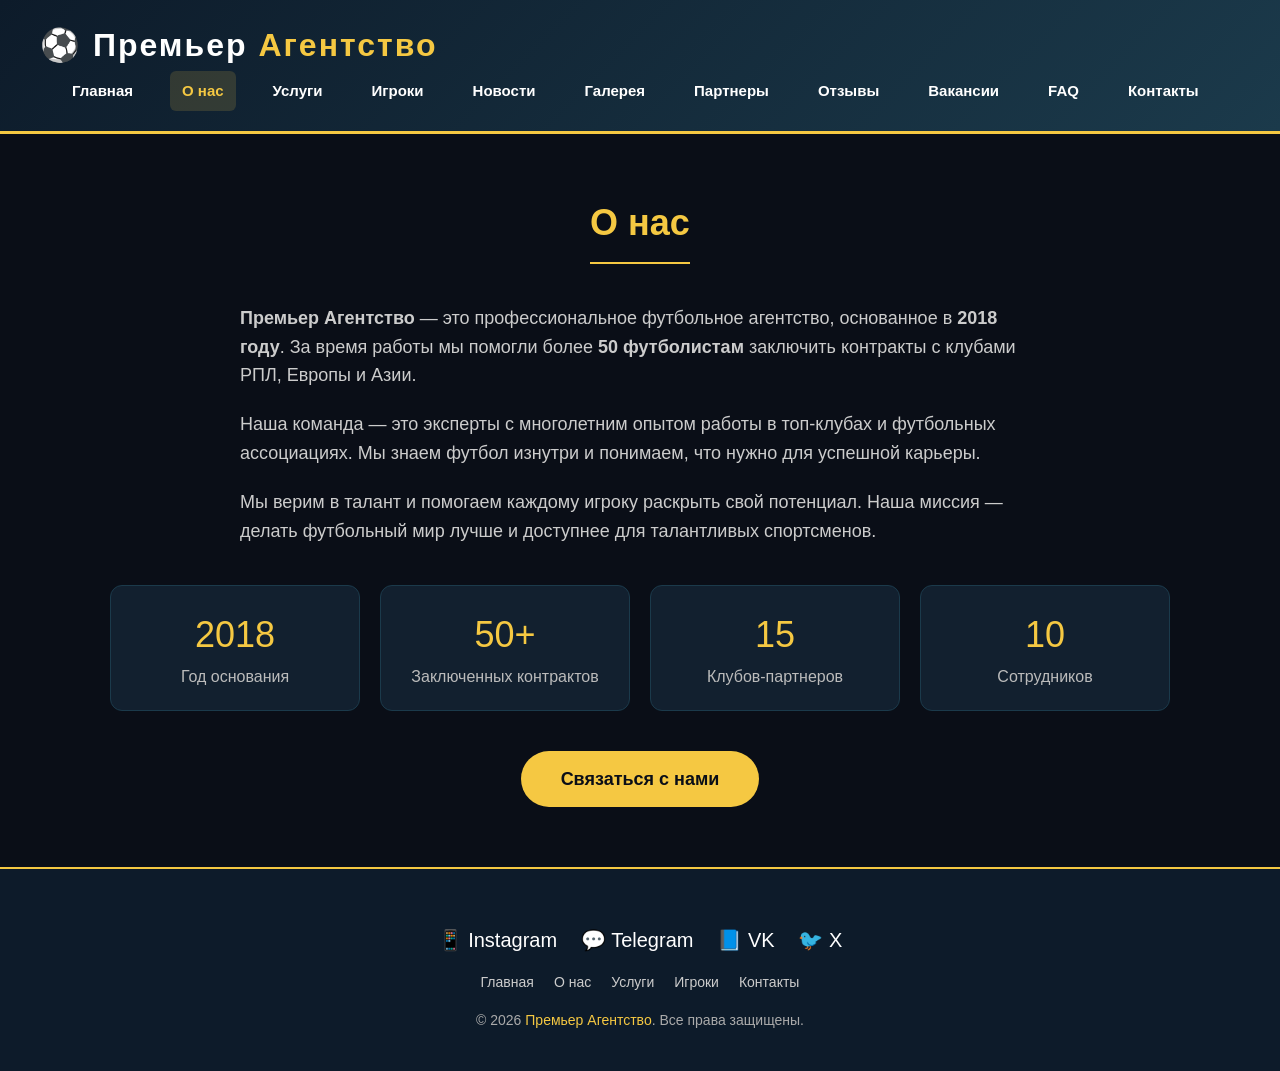
==== about.html @ 3d739ac5 "Add files via upload" ====
<!DOCTYPE html>
<html lang="ru">
<head>
    <meta charset="UTF-8">
    <meta name="viewport" content="width=device-width, initial-scale=1.0">
    <title>О нас | Премьер Агентство</title>
    <link rel="stylesheet" href="style.css">
</head>
<body>

    <header>
        <div class="logo">
            <a href="index.html">
                <h1>⚽ <span>Премьер</span> Агентство</h1>
            </a>
        </div>
        <nav>
            <a href="index.html">Главная</a>
            <a href="about.html" class="active">О нас</a>
            <a href="services.html">Услуги</a>
            <a href="players.html">Игроки</a>
            <a href="news.html">Новости</a>
            <a href="gallery.html">Галерея</a>
            <a href="partners.html">Партнеры</a>
            <a href="reviews.html">Отзывы</a>
            <a href="vacancies.html">Вакансии</a>
            <a href="faq.html">FAQ</a>
            <a href="contacts.html">Контакты</a>
        </nav>
    </header>

    <section>
        <div class="center">
            <h2 class="section-title">О нас</h2>
        </div>

        <div style="max-width:800px; margin:0 auto; color:#ccc; font-size:18px;">
            <p style="margin-bottom:20px;">
                <strong>Премьер Агентство</strong> — это профессиональное футбольное агентство, основанное в <strong>2018 году</strong>. 
                За время работы мы помогли более <strong>50 футболистам</strong> заключить контракты с клубами РПЛ, Европы и Азии.
            </p>
            <p style="margin-bottom:20px;">
                Наша команда — это эксперты с многолетним опытом работы в топ-клубах и футбольных ассоциациях. 
                Мы знаем футбол изнутри и понимаем, что нужно для успешной карьеры.
            </p>
            <p style="margin-bottom:20px;">
                Мы верим в талант и помогаем каждому игроку раскрыть свой потенциал. 
                Наша миссия — делать футбольный мир лучше и доступнее для талантливых спортсменов.
            </p>
        </div>

        <div style="display:grid; grid-template-columns:repeat(auto-fit,minmax(200px,1fr)); gap:20px; margin-top:40px;">
            <div style="background:#12202f; padding:20px; border-radius:12px; text-align:center; border:1px solid #1b3a4b;">
                <div style="font-size:36px; color:#f5c842;">2018</div>
                <p style="color:#bbb;">Год основания</p>
            </div>
            <div style="background:#12202f; padding:20px; border-radius:12px; text-align:center; border:1px solid #1b3a4b;">
                <div style="font-size:36px; color:#f5c842;">50+</div>
                <p style="color:#bbb;">Заключенных контрактов</p>
            </div>
            <div style="background:#12202f; padding:20px; border-radius:12px; text-align:center; border:1px solid #1b3a4b;">
                <div style="font-size:36px; color:#f5c842;">15</div>
                <p style="color:#bbb;">Клубов-партнеров</p>
            </div>
            <div style="background:#12202f; padding:20px; border-radius:12px; text-align:center; border:1px solid #1b3a4b;">
                <div style="font-size:36px; color:#f5c842;">10</div>
                <p style="color:#bbb;">Сотрудников</p>
            </div>
        </div>

        <div class="center" style="margin-top:40px;">
            <a href="contacts.html" class="btn">Связаться с нами</a>
        </div>
    </section>

    <footer>
        <div class="social-icons">
            <a href="#">📱 Instagram</a>
            <a href="#">💬 Telegram</a>
            <a href="#">📘 VK</a>
            <a href="#">🐦 X</a>
        </div>
        <div class="footer-links">
            <a href="index.html">Главная</a>
            <a href="about.html">О нас</a>
            <a href="services.html">Услуги</a>
            <a href="players.html">Игроки</a>
            <a href="contacts.html">Контакты</a>
        </div>
        <p>© 2026 <span>Премьер Агентство</span>. Все права защищены.</p>
    </footer>

</body>
</html>
---- style.css ----
/* ============================================
   ОБЩИЕ СТИЛИ ДЛЯ САЙТА "ПРЕМЬЕР АГЕНТСТВО"
   ============================================ */

/* ----- ОБНУЛЕНИЕ ----- */
* {
    margin: 0;
    padding: 0;
    box-sizing: border-box;
}

html {
    scroll-behavior: smooth;
}

body {
    font-family: 'Segoe UI', Tahoma, Geneva, Verdana, sans-serif;
    background: #0a0e17;
    color: #ffffff;
    line-height: 1.6;
}

/* ----- ШАПКА (ХЕДЕР) ----- */
header {
    background: linear-gradient(135deg, #0d1b2a, #1b3a4b);
    padding: 20px 40px;
    display: flex;
    justify-content: space-between;
    align-items: center;
    border-bottom: 3px solid #f5c842;
    flex-wrap: wrap;
    position: sticky;
    top: 0;
    z-index: 1000;
}

.logo h1 {
    font-size: 32px;
    color: #f5c842;
    letter-spacing: 2px;
}

.logo span {
    color: #ffffff;
}

.logo a {
    text-decoration: none;
}

/* ----- МЕНЮ НАВИГАЦИИ ----- */
nav {
    display: flex;
    flex-wrap: wrap;
    gap: 5px;
}

nav a {
    color: #ffffff;
    text-decoration: none;
    margin-left: 20px;
    font-weight: 600;
    font-size: 15px;
    transition: 0.3s;
    padding: 8px 12px;
    border-radius: 6px;
}

nav a:hover {
    color: #f5c842;
    background: rgba(245, 200, 66, 0.1);
}

nav a.active {
    color: #f5c842;
    background: rgba(245, 200, 66, 0.15);
}

/* ----- ГЛАВНЫЙ ЭКРАН (HERO) ----- */
.hero {
    background: linear-gradient(135deg, #0d1b2a, #1b3a4b);
    text-align: center;
    padding: 120px 20px 80px;
    position: relative;
    overflow: hidden;
}

.hero::before {
    content: '⚽';
    position: absolute;
    font-size: 400px;
    opacity: 0.05;
    right: -50px;
    top: -80px;
}

.hero h2 {
    font-size: 56px;
    color: #f5c842;
    margin-bottom: 10px;
}

.hero p {
    font-size: 22px;
    color: #cccccc;
    max-width: 700px;
    margin: 0 auto 30px;
}

/* ----- КНОПКИ ----- */
.btn {
    display: inline-block;
    background: #f5c842;
    color: #0a0e17;
    padding: 14px 40px;
    font-weight: 700;
    text-decoration: none;
    border-radius: 50px;
    font-size: 18px;
    transition: 0.3s;
    border: none;
    cursor: pointer;
}

.btn:hover {
    background: #ffd966;
    transform: scale(1.05);
    box-shadow: 0 0 30px rgba(245, 200, 66, 0.3);
}

.btn-outline {
    background: transparent;
    color: #f5c842;
    border: 2px solid #f5c842;
}

.btn-outline:hover {
    background: #f5c842;
    color: #0a0e17;
}

/* ----- СЕКЦИИ ----- */
section {
    max-width: 1100px;
    margin: 60px auto;
    padding: 0 20px;
}

.section-title {
    text-align: center;
    font-size: 36px;
    color: #f5c842;
    margin-bottom: 40px;
    border-bottom: 2px solid #f5c842;
    display: inline-block;
    padding-bottom: 10px;
}

.center {
    text-align: center;
}

/* ----- КАРТОЧКИ УСЛУГ ----- */
.services-grid {
    display: grid;
    grid-template-columns: repeat(auto-fit, minmax(250px, 1fr));
    gap: 30px;
    margin-top: 20px;
}

.service-card {
    background: #12202f;
    padding: 30px 20px;
    border-radius: 12px;
    text-align: center;
    transition: 0.4s;
    border: 1px solid #1b3a4b;
}

.service-card:hover {
    transform: translateY(-10px);
    border-color: #f5c842;
    box-shadow: 0 10px 30px rgba(245, 200, 66, 0.1);
}

.service-card .icon {
    font-size: 48px;
    margin-bottom: 15px;
}

.service-card h3 {
    color: #f5c842;
    font-size: 24px;
    margin-bottom: 10px;
}

.service-card p {
    color: #bbbbbb;
    font-size: 16px;
}

/* ----- КАРТОЧКИ ИГРОКОВ ----- */
.players-grid {
    display: grid;
    grid-template-columns: repeat(auto-fit, minmax(200px, 1fr));
    gap: 30px;
    margin-top: 20px;
}

.player-card {
    background: #12202f;
    padding: 25px 15px;
    border-radius: 12px;
    text-align: center;
    border: 1px solid #1b3a4b;
    transition: 0.4s;
    position: relative;
    overflow: hidden;
}

.player-card::before {
    content: '';
    position: absolute;
    top: 0;
    left: 0;
    right: 0;
    height: 3px;
    background: #f5c842;
    transform: scaleX(0);
    transition: 0.4s;
}

.player-card:hover::before {
    transform: scaleX(1);
}

.player-card:hover {
    border-color: #f5c842;
    transform: scale(1.03);
}

.player-card .number {
    font-size: 48px;
    font-weight: 700;
    color: #f5c842;
    opacity: 0.3;
    line-height: 1;
}

.player-card .flag {
    font-size: 30px;
    margin: 5px 0;
}

.player-card h4 {
    font-size: 20px;
    margin: 5px 0;
    color: #ffffff;
}

.player-card p {
    color: #aaaaaa;
    font-size: 14px;
}

/* ----- КОНТАКТЫ ----- */
.contacts {
    background: #12202f;
    padding: 40px 30px;
    border-radius: 12px;
    display: flex;
    flex-wrap: wrap;
    justify-content: space-around;
    gap: 30px;
    border: 1px solid #1b3a4b;
}

.contact-item {
    text-align: center;
    min-width: 150px;
}

.contact-item .icon {
    font-size: 32px;
    margin-bottom: 10px;
}

.contact-item h4 {
    color: #f5c842;
    font-size: 18px;
}

.contact-item p {
    color: #cccccc;
    font-size: 16px;
}

.contact-item a {
    color: #f5c842;
    text-decoration: none;
}

.contact-item a:hover {
    text-decoration: underline;
}

/* ----- НОВОСТИ ----- */
.news-grid {
    display: grid;
    grid-template-columns: repeat(auto-fit, minmax(300px, 1fr));
    gap: 30px;
}

.news-card {
    background: #12202f;
    padding: 25px;
    border-radius: 12px;
    border: 1px solid #1b3a4b;
    transition: 0.4s;
}

.news-card:hover {
    border-color: #f5c842;
    transform: translateY(-5px);
}

.news-card .date {
    color: #f5c842;
    font-size: 14px;
    font-weight: 600;
}

.news-card h4 {
    font-size: 20px;
    margin: 10px 0;
    color: #ffffff;
}

.news-card p {
    color: #bbbbbb;
    font-size: 15px;
}

/* ----- ГАЛЕРЕЯ ----- */
.gallery-grid {
    display: grid;
    grid-template-columns: repeat(auto-fit, minmax(200px, 1fr));
    gap: 20px;
}

.gallery-item {
    background: #12202f;
    padding: 40px 20px;
    border-radius: 12px;
    text-align: center;
    border: 1px solid #1b3a4b;
    transition: 0.4s;
    font-size: 60px;
    min-height: 150px;
    display: flex;
    flex-direction: column;
    align-items: center;
    justify-content: center;
}

.gallery-item:hover {
    border-color: #f5c842;
    transform: scale(1.05);
}

.gallery-item span {
    font-size: 14px;
    color: #aaaaaa;
    margin-top: 10px;
}

/* ----- ПАРТНЕРЫ ----- */
.partners-grid {
    display: grid;
    grid-template-columns: repeat(auto-fit, minmax(150px, 1fr));
    gap: 25px;
}

.partner-item {
    background: #12202f;
    padding: 30px 20px;
    border-radius: 12px;
    text-align: center;
    border: 1px solid #1b3a4b;
    transition: 0.4s;
    font-size: 20px;
    font-weight: 600;
    color: #f5c842;
}

.partner-item:hover {
    border-color: #f5c842;
    transform: scale(1.05);
}

/* ----- ОТЗЫВЫ ----- */
.reviews-grid {
    display: grid;
    grid-template-columns: repeat(auto-fit, minmax(280px, 1fr));
    gap: 30px;
}

.review-item {
    background: #12202f;
    padding: 25px;
    border-radius: 12px;
    border: 1px solid #1b3a4b;
    transition: 0.4s;
}

.review-item:hover {
    border-color: #f5c842;
}

.review-item .stars {
    color: #f5c842;
    font-size: 20px;
}

.review-item blockquote {
    font-style: italic;
    color: #cccccc;
    margin: 15px 0;
    padding-left: 15px;
    border-left: 3px solid #f5c842;
}

.review-item .author {
    color: #f5c842;
    font-weight: 600;
}

/* ----- ВАКАНСИИ ----- */
.vacancy-item {
    background: #12202f;
    padding: 25px 30px;
    border-radius: 12px;
    border: 1px solid #1b3a4b;
    margin-bottom: 20px;
    transition: 0.4s;
    display: flex;
    justify-content: space-between;
    align-items: center;
    flex-wrap: wrap;
}

.vacancy-item:hover {
    border-color: #f5c842;
}

.vacancy-item h4 {
    color: #f5c842;
    font-size: 20px;
}

.vacancy-item p {
    color: #bbbbbb;
}

.vacancy-item .tag {
    background: rgba(245, 200, 66, 0.15);
    color: #f5c842;
    padding: 5px 15px;
    border-radius: 20px;
    font-size: 13px;
}

/* ----- ВОПРОС-ОТВЕТ (FAQ) ----- */
.faq-item {
    background: #12202f;
    padding: 20px 25px;
    border-radius: 12px;
    border: 1px solid #1b3a4b;
    margin-bottom: 15px;
    transition: 0.4s;
}

.faq-item:hover {
    border-color: #f5c842;
}

.faq-item h4 {
    color: #f5c842;
    font-size: 18px;
    margin-bottom: 5px;
}

.faq-item p {
    color: #bbbbbb;
}

/* ----- ПОДВАЛ (ФУТЕР) ----- */
footer {
    background: #0d1b2a;
    text-align: center;
    padding: 40px 20px;
    border-top: 2px solid #f5c842;
    margin-top: 40px;
    color: #aaaaaa;
    font-size: 14px;
}

footer .footer-links {
    display: flex;
    justify-content: center;
    flex-wrap: wrap;
    gap: 20px;
    margin: 15px 0;
}

footer .footer-links a {
    color: #cccccc;
    text-decoration: none;
    transition: 0.3s;
}

footer .footer-links a:hover {
    color: #f5c842;
}

footer span {
    color: #f5c842;
}

footer .social-icons {
    margin: 15px 0;
}

footer .social-icons a {
    color: #ffffff;
    text-decoration: none;
    margin: 0 10px;
    font-size: 20px;
    transition: 0.3s;
}

footer .social-icons a:hover {
    color: #f5c842;
}

/* ----- АДАПТИВ ДЛЯ ТЕЛЕФОНОВ ----- */
@media (max-width: 768px) {
    header {
        flex-direction: column;
        text-align: center;
        gap: 15px;
        padding: 15px;
    }

    nav {
        justify-content: center;
    }

    nav a {
        margin: 0 8px;
        font-size: 13px;
        padding: 6px 10px;
    }

    .hero h2 {
        font-size: 34px;
    }

    .hero p {
        font-size: 18px;
    }

    .section-title {
        font-size: 28px;
    }

    .vacancy-item {
        flex-direction: column;
        text-align: center;
        gap: 10px;
    }

    .contacts {
        flex-direction: column;
        align-items: center;
    }
}
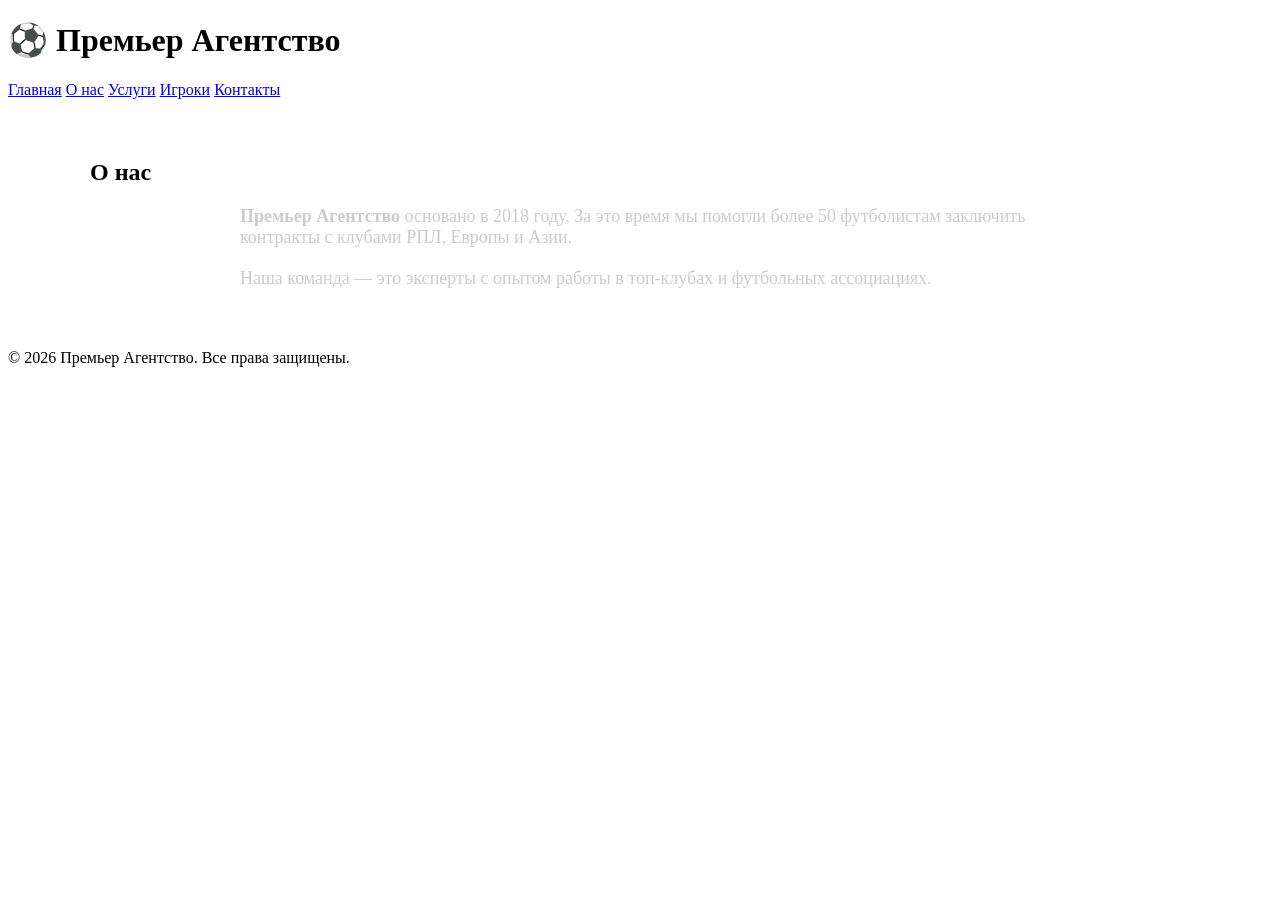
==== commit cfeeef85: "Update about.html" ====
--- a/about.html
+++ b/about.html
@@ -8,87 +8,37 @@
 </head>
 <body>
 
+    <!-- ШАПКА (одинаковая на всех страницах) -->
     <header>
         <div class="logo">
-            <a href="index.html">
-                <h1>⚽ <span>Премьер</span> Агентство</h1>
-            </a>
+            <h1>⚽ <span>Премьер</span> Агентство</h1>
         </div>
         <nav>
-            <a href="index.html">Главная</a>
-            <a href="about.html" class="active">О нас</a>
-            <a href="services.html">Услуги</a>
-            <a href="players.html">Игроки</a>
-            <a href="news.html">Новости</a>
-            <a href="gallery.html">Галерея</a>
-            <a href="partners.html">Партнеры</a>
-            <a href="reviews.html">Отзывы</a>
-            <a href="vacancies.html">Вакансии</a>
-            <a href="faq.html">FAQ</a>
-            <a href="contacts.html">Контакты</a>
-        </nav>
-    </header>
-
-    <section>
-        <div class="center">
-            <h2 class="section-title">О нас</h2>
-        </div>
-
-        <div style="max-width:800px; margin:0 auto; color:#ccc; font-size:18px;">
-            <p style="margin-bottom:20px;">
-                <strong>Премьер Агентство</strong> — это профессиональное футбольное агентство, основанное в <strong>2018 году</strong>. 
-                За время работы мы помогли более <strong>50 футболистам</strong> заключить контракты с клубами РПЛ, Европы и Азии.
-            </p>
-            <p style="margin-bottom:20px;">
-                Наша команда — это эксперты с многолетним опытом работы в топ-клубах и футбольных ассоциациях. 
-                Мы знаем футбол изнутри и понимаем, что нужно для успешной карьеры.
-            </p>
-            <p style="margin-bottom:20px;">
-                Мы верим в талант и помогаем каждому игроку раскрыть свой потенциал. 
-                Наша миссия — делать футбольный мир лучше и доступнее для талантливых спортсменов.
-            </p>
-        </div>
-
-        <div style="display:grid; grid-template-columns:repeat(auto-fit,minmax(200px,1fr)); gap:20px; margin-top:40px;">
-            <div style="background:#12202f; padding:20px; border-radius:12px; text-align:center; border:1px solid #1b3a4b;">
-                <div style="font-size:36px; color:#f5c842;">2018</div>
-                <p style="color:#bbb;">Год основания</p>
-            </div>
-            <div style="background:#12202f; padding:20px; border-radius:12px; text-align:center; border:1px solid #1b3a4b;">
-                <div style="font-size:36px; color:#f5c842;">50+</div>
-                <p style="color:#bbb;">Заключенных контрактов</p>
-            </div>
-            <div style="background:#12202f; padding:20px; border-radius:12px; text-align:center; border:1px solid #1b3a4b;">
-                <div style="font-size:36px; color:#f5c842;">15</div>
-                <p style="color:#bbb;">Клубов-партнеров</p>
-            </div>
-            <div style="background:#12202f; padding:20px; border-radius:12px; text-align:center; border:1px solid #1b3a4b;">
-                <div style="font-size:36px; color:#f5c842;">10</div>
-                <p style="color:#bbb;">Сотрудников</p>
-            </div>
-        </div>
-
-        <div class="center" style="margin-top:40px;">
-            <a href="contacts.html" class="btn">Связаться с нами</a>
-        </div>
-    </section>
-
-    <footer>
-        <div class="social-icons">
-            <a href="#">📱 Instagram</a>
-            <a href="#">💬 Telegram</a>
-            <a href="#">📘 VK</a>
-            <a href="#">🐦 X</a>
-        </div>
-        <div class="footer-links">
             <a href="index.html">Главная</a>
             <a href="about.html">О нас</a>
             <a href="services.html">Услуги</a>
             <a href="players.html">Игроки</a>
             <a href="contacts.html">Контакты</a>
+        </nav>
+    </header>
+
+    <!-- УНИКАЛЬНЫЙ КОНТЕНТ СТРАНИЦЫ -->
+    <section style="max-width:1100px; margin:60px auto; padding:0 20px;">
+        <div class="center">
+            <h2 class="section-title">О нас</h2>
         </div>
+        <p style="font-size:18px; color:#ccc; max-width:800px; margin:0 auto;">
+            <strong>Премьер Агентство</strong> основано в 2018 году. За это время мы помогли более 50 футболистам заключить контракты с клубами РПЛ, Европы и Азии.
+        </p>
+        <p style="font-size:18px; color:#ccc; max-width:800px; margin:20px auto;">
+            Наша команда — это эксперты с опытом работы в топ-клубах и футбольных ассоциациях.
+        </p>
+    </section>
+
+    <!-- ПОДВАЛ (одинаковый на всех страницах) -->
+    <footer>
         <p>© 2026 <span>Премьер Агентство</span>. Все права защищены.</p>
     </footer>
 
 </body>
-</html>+</html>
--- a/style.css
+++ b/style.css
@@ -1,587 +1,146 @@
-/* ============================================
-   ОБЩИЕ СТИЛИ ДЛЯ САЙТА "ПРЕМЬЕР АГЕНТСТВО"
-   ============================================ */
+/* ==========================================================================
+   ОПТИМИЗАЦИЯ UX/UI: КОНТРАСТ, СТРУКТУРА И ЧИТАЕМОСТЬ
+   ========================================================================== */
 
-/* ----- ОБНУЛЕНИЕ ----- */
-* {
-    margin: 0;
-    padding: 0;
-    box-sizing: border-box;
+/* Общие UI элементы */
+.ui-badge {
+    font-size: 0.75rem;
+    font-weight: 700;
+    text-transform: uppercase;
+    letter-spacing: 0.5px;
+    padding: 4px 10px;
+    border-radius: 4px;
+}
+.ui-badge.gold { background: rgba(212, 175, 55, 0.15); color: #fffb00; border: 1px solid var(--accent-gold); }
+.ui-badge.blue { background: rgba(34, 44, 72, 0.6); color: #a4b7f3; border: 1px solid #3b4d7c; }
+.ui-badge.VIP { background: rgba(255, 255, 255, 0.1); color: #fff; border: 1px solid #fff; }
+
+.ui-divider {
+    height: 1px;
+    background: linear-gradient(to right, var(--border-color), transparent);
+    margin: 15px 0;
 }
 
-html {
-    scroll-behavior: smooth;
+/* Переработка карточек Услуг */
+.service-panel {
+    display: flex;
+    flex-direction: column; /* Вертикальная иерархия считывается быстрее */
+    background: #11182c;   /* Сделали фон чуть светлее для контраста текста */
+    padding: 30px;
+    border-radius: 12px;
+    border: 1px solid #1f2a47;
 }
 
-body {
-    font-family: 'Segoe UI', Tahoma, Geneva, Verdana, sans-serif;
-    background: #0a0e17;
-    color: #ffffff;
-    line-height: 1.6;
-}
-
-/* ----- ШАПКА (ХЕДЕР) ----- */
-header {
-    background: linear-gradient(135deg, #0d1b2a, #1b3a4b);
-    padding: 20px 40px;
+.service-ui-header {
     display: flex;
     justify-content: space-between;
     align-items: center;
-    border-bottom: 3px solid #f5c842;
-    flex-wrap: wrap;
-    position: sticky;
-    top: 0;
-    z-index: 1000;
+    margin-bottom: 15px;
 }
 
-.logo h1 {
-    font-size: 32px;
-    color: #f5c842;
-    letter-spacing: 2px;
+.service-desc {
+    color: #ffffff; /* Повысили контраст (был muted) */
+    font-size: 1rem;
+    margin-bottom: 15px;
 }
 
-.logo span {
-    color: #ffffff;
+.service-features-list {
+    display: flex;
+    flex-direction: column;
+    gap: 8px;
 }
 
-.logo a {
-    text-decoration: none;
+.service-features-list li {
+    color: #cbd5e1; /* Светлый читаемый текст */
+    padding-left: 0;
+}
+.service-features-list li span {
+    color: var(--accent-gold);
+    margin-right: 5px;
 }
 
-/* ----- МЕНЮ НАВИГАЦИИ ----- */
-nav {
+/* Переработка карточек Вакансий (Двухколоночный UX-layout) */
+.job-card-ui {
+    background: #11182c;
+    border: 1px solid #1f2a47;
+    border-radius: 12px;
+    padding: 30px;
     display: flex;
-    flex-wrap: wrap;
-    gap: 5px;
+    flex-direction: column;
+    gap: 20px;
 }
 
-nav a {
-    color: #ffffff;
-    text-decoration: none;
-    margin-left: 20px;
-    font-weight: 600;
-    font-size: 15px;
-    transition: 0.3s;
-    padding: 8px 12px;
-    border-radius: 6px;
+.job-ui-top {
+    display: flex;
+    justify-content: space-between;
+    align-items: center;
+    border-bottom: 1px solid #1f2a47;
+    padding-bottom: 15px;
 }
 
-nav a:hover {
-    color: #f5c842;
-    background: rgba(245, 200, 66, 0.1);
+.job-ui-title {
+    font-size: 1.3rem;
+    color: #fff;
 }
 
-nav a.active {
-    color: #f5c842;
-    background: rgba(245, 200, 66, 0.15);
+.job-tags-group {
+    display: flex;
+    gap: 10px;
 }
 
-/* ----- ГЛАВНЫЙ ЭКРАН (HERO) ----- */
-.hero {
-    background: linear-gradient(135deg, #0d1b2a, #1b3a4b);
-    text-align: center;
-    padding: 120px 20px 80px;
-    position: relative;
-    overflow: hidden;
+.tag-ui {
+    background: #1e2943;
+    color: #94a3b8;
+    font-size: 0.8rem;
+    font-weight: 600;
+    padding: 6px 12px;
+    border-radius: 6px;
+    display: flex;
+    align-items: center;
+    gap: 6px;
 }
 
-.hero::before {
-    content: '⚽';
-    position: absolute;
-    font-size: 400px;
-    opacity: 0.05;
-    right: -50px;
-    top: -80px;
+.tag-ui.text-gold {
+    color: var(--accent-gold);
+    background: rgba(212, 175, 55, 0.05);
+    border: 1px solid rgba(212, 175, 55, 0.15);
 }
 
-.hero h2 {
-    font-size: 56px;
-    color: #f5c842;
+.job-ui-content {
+    display: grid;
+    grid-template-columns: 1fr 1fr; /* Разделение на две понятные колонки */
+    gap: 30px;
+}
+
+.job-column h5 {
+    color: var(--accent-gold);
+    font-size: 0.85rem;
+    text-transform: uppercase;
+    letter-spacing: 0.5px;
     margin-bottom: 10px;
 }
 
-.hero p {
-    font-size: 22px;
-    color: #cccccc;
-    max-width: 700px;
-    margin: 0 auto 30px;
+.job-column ul {
+    list-style: none;
+    display: flex;
+    flex-direction: column;
+    gap: 6px;
+    color: #cbd5e1;
+    font-size: 0.95rem;
 }
 
-/* ----- КНОПКИ ----- */
-.btn {
-    display: inline-block;
-    background: #f5c842;
-    color: #0a0e17;
-    padding: 14px 40px;
-    font-weight: 700;
-    text-decoration: none;
-    border-radius: 50px;
-    font-size: 18px;
-    transition: 0.3s;
-    border: none;
-    cursor: pointer;
+/* Мобильная адаптация для измененного UX */
+@media (max-width: 768px) {
+    .job-ui-top {
+        flex-direction: column;
+        align-items: flex-start;
+        gap: 12px;
+    }
+    .job-tags-group {
+        flex-wrap: wrap;
+    }
+    .job-ui-content {
+        grid-template-columns: 1fr; /* На мобилках колонки схлопываются в одну линию */
+        gap: 15px;
+    }
 }
-
-.btn:hover {
-    background: #ffd966;
-    transform: scale(1.05);
-    box-shadow: 0 0 30px rgba(245, 200, 66, 0.3);
-}
-
-.btn-outline {
-    background: transparent;
-    color: #f5c842;
-    border: 2px solid #f5c842;
-}
-
-.btn-outline:hover {
-    background: #f5c842;
-    color: #0a0e17;
-}
-
-/* ----- СЕКЦИИ ----- */
-section {
-    max-width: 1100px;
-    margin: 60px auto;
-    padding: 0 20px;
-}
-
-.section-title {
-    text-align: center;
-    font-size: 36px;
-    color: #f5c842;
-    margin-bottom: 40px;
-    border-bottom: 2px solid #f5c842;
-    display: inline-block;
-    padding-bottom: 10px;
-}
-
-.center {
-    text-align: center;
-}
-
-/* ----- КАРТОЧКИ УСЛУГ ----- */
-.services-grid {
-    display: grid;
-    grid-template-columns: repeat(auto-fit, minmax(250px, 1fr));
-    gap: 30px;
-    margin-top: 20px;
-}
-
-.service-card {
-    background: #12202f;
-    padding: 30px 20px;
-    border-radius: 12px;
-    text-align: center;
-    transition: 0.4s;
-    border: 1px solid #1b3a4b;
-}
-
-.service-card:hover {
-    transform: translateY(-10px);
-    border-color: #f5c842;
-    box-shadow: 0 10px 30px rgba(245, 200, 66, 0.1);
-}
-
-.service-card .icon {
-    font-size: 48px;
-    margin-bottom: 15px;
-}
-
-.service-card h3 {
-    color: #f5c842;
-    font-size: 24px;
-    margin-bottom: 10px;
-}
-
-.service-card p {
-    color: #bbbbbb;
-    font-size: 16px;
-}
-
-/* ----- КАРТОЧКИ ИГРОКОВ ----- */
-.players-grid {
-    display: grid;
-    grid-template-columns: repeat(auto-fit, minmax(200px, 1fr));
-    gap: 30px;
-    margin-top: 20px;
-}
-
-.player-card {
-    background: #12202f;
-    padding: 25px 15px;
-    border-radius: 12px;
-    text-align: center;
-    border: 1px solid #1b3a4b;
-    transition: 0.4s;
-    position: relative;
-    overflow: hidden;
-}
-
-.player-card::before {
-    content: '';
-    position: absolute;
-    top: 0;
-    left: 0;
-    right: 0;
-    height: 3px;
-    background: #f5c842;
-    transform: scaleX(0);
-    transition: 0.4s;
-}
-
-.player-card:hover::before {
-    transform: scaleX(1);
-}
-
-.player-card:hover {
-    border-color: #f5c842;
-    transform: scale(1.03);
-}
-
-.player-card .number {
-    font-size: 48px;
-    font-weight: 700;
-    color: #f5c842;
-    opacity: 0.3;
-    line-height: 1;
-}
-
-.player-card .flag {
-    font-size: 30px;
-    margin: 5px 0;
-}
-
-.player-card h4 {
-    font-size: 20px;
-    margin: 5px 0;
-    color: #ffffff;
-}
-
-.player-card p {
-    color: #aaaaaa;
-    font-size: 14px;
-}
-
-/* ----- КОНТАКТЫ ----- */
-.contacts {
-    background: #12202f;
-    padding: 40px 30px;
-    border-radius: 12px;
-    display: flex;
-    flex-wrap: wrap;
-    justify-content: space-around;
-    gap: 30px;
-    border: 1px solid #1b3a4b;
-}
-
-.contact-item {
-    text-align: center;
-    min-width: 150px;
-}
-
-.contact-item .icon {
-    font-size: 32px;
-    margin-bottom: 10px;
-}
-
-.contact-item h4 {
-    color: #f5c842;
-    font-size: 18px;
-}
-
-.contact-item p {
-    color: #cccccc;
-    font-size: 16px;
-}
-
-.contact-item a {
-    color: #f5c842;
-    text-decoration: none;
-}
-
-.contact-item a:hover {
-    text-decoration: underline;
-}
-
-/* ----- НОВОСТИ ----- */
-.news-grid {
-    display: grid;
-    grid-template-columns: repeat(auto-fit, minmax(300px, 1fr));
-    gap: 30px;
-}
-
-.news-card {
-    background: #12202f;
-    padding: 25px;
-    border-radius: 12px;
-    border: 1px solid #1b3a4b;
-    transition: 0.4s;
-}
-
-.news-card:hover {
-    border-color: #f5c842;
-    transform: translateY(-5px);
-}
-
-.news-card .date {
-    color: #f5c842;
-    font-size: 14px;
-    font-weight: 600;
-}
-
-.news-card h4 {
-    font-size: 20px;
-    margin: 10px 0;
-    color: #ffffff;
-}
-
-.news-card p {
-    color: #bbbbbb;
-    font-size: 15px;
-}
-
-/* ----- ГАЛЕРЕЯ ----- */
-.gallery-grid {
-    display: grid;
-    grid-template-columns: repeat(auto-fit, minmax(200px, 1fr));
-    gap: 20px;
-}
-
-.gallery-item {
-    background: #12202f;
-    padding: 40px 20px;
-    border-radius: 12px;
-    text-align: center;
-    border: 1px solid #1b3a4b;
-    transition: 0.4s;
-    font-size: 60px;
-    min-height: 150px;
-    display: flex;
-    flex-direction: column;
-    align-items: center;
-    justify-content: center;
-}
-
-.gallery-item:hover {
-    border-color: #f5c842;
-    transform: scale(1.05);
-}
-
-.gallery-item span {
-    font-size: 14px;
-    color: #aaaaaa;
-    margin-top: 10px;
-}
-
-/* ----- ПАРТНЕРЫ ----- */
-.partners-grid {
-    display: grid;
-    grid-template-columns: repeat(auto-fit, minmax(150px, 1fr));
-    gap: 25px;
-}
-
-.partner-item {
-    background: #12202f;
-    padding: 30px 20px;
-    border-radius: 12px;
-    text-align: center;
-    border: 1px solid #1b3a4b;
-    transition: 0.4s;
-    font-size: 20px;
-    font-weight: 600;
-    color: #f5c842;
-}
-
-.partner-item:hover {
-    border-color: #f5c842;
-    transform: scale(1.05);
-}
-
-/* ----- ОТЗЫВЫ ----- */
-.reviews-grid {
-    display: grid;
-    grid-template-columns: repeat(auto-fit, minmax(280px, 1fr));
-    gap: 30px;
-}
-
-.review-item {
-    background: #12202f;
-    padding: 25px;
-    border-radius: 12px;
-    border: 1px solid #1b3a4b;
-    transition: 0.4s;
-}
-
-.review-item:hover {
-    border-color: #f5c842;
-}
-
-.review-item .stars {
-    color: #f5c842;
-    font-size: 20px;
-}
-
-.review-item blockquote {
-    font-style: italic;
-    color: #cccccc;
-    margin: 15px 0;
-    padding-left: 15px;
-    border-left: 3px solid #f5c842;
-}
-
-.review-item .author {
-    color: #f5c842;
-    font-weight: 600;
-}
-
-/* ----- ВАКАНСИИ ----- */
-.vacancy-item {
-    background: #12202f;
-    padding: 25px 30px;
-    border-radius: 12px;
-    border: 1px solid #1b3a4b;
-    margin-bottom: 20px;
-    transition: 0.4s;
-    display: flex;
-    justify-content: space-between;
-    align-items: center;
-    flex-wrap: wrap;
-}
-
-.vacancy-item:hover {
-    border-color: #f5c842;
-}
-
-.vacancy-item h4 {
-    color: #f5c842;
-    font-size: 20px;
-}
-
-.vacancy-item p {
-    color: #bbbbbb;
-}
-
-.vacancy-item .tag {
-    background: rgba(245, 200, 66, 0.15);
-    color: #f5c842;
-    padding: 5px 15px;
-    border-radius: 20px;
-    font-size: 13px;
-}
-
-/* ----- ВОПРОС-ОТВЕТ (FAQ) ----- */
-.faq-item {
-    background: #12202f;
-    padding: 20px 25px;
-    border-radius: 12px;
-    border: 1px solid #1b3a4b;
-    margin-bottom: 15px;
-    transition: 0.4s;
-}
-
-.faq-item:hover {
-    border-color: #f5c842;
-}
-
-.faq-item h4 {
-    color: #f5c842;
-    font-size: 18px;
-    margin-bottom: 5px;
-}
-
-.faq-item p {
-    color: #bbbbbb;
-}
-
-/* ----- ПОДВАЛ (ФУТЕР) ----- */
-footer {
-    background: #0d1b2a;
-    text-align: center;
-    padding: 40px 20px;
-    border-top: 2px solid #f5c842;
-    margin-top: 40px;
-    color: #aaaaaa;
-    font-size: 14px;
-}
-
-footer .footer-links {
-    display: flex;
-    justify-content: center;
-    flex-wrap: wrap;
-    gap: 20px;
-    margin: 15px 0;
-}
-
-footer .footer-links a {
-    color: #cccccc;
-    text-decoration: none;
-    transition: 0.3s;
-}
-
-footer .footer-links a:hover {
-    color: #f5c842;
-}
-
-footer span {
-    color: #f5c842;
-}
-
-footer .social-icons {
-    margin: 15px 0;
-}
-
-footer .social-icons a {
-    color: #ffffff;
-    text-decoration: none;
-    margin: 0 10px;
-    font-size: 20px;
-    transition: 0.3s;
-}
-
-footer .social-icons a:hover {
-    color: #f5c842;
-}
-
-/* ----- АДАПТИВ ДЛЯ ТЕЛЕФОНОВ ----- */
-@media (max-width: 768px) {
-    header {
-        flex-direction: column;
-        text-align: center;
-        gap: 15px;
-        padding: 15px;
-    }
-
-    nav {
-        justify-content: center;
-    }
-
-    nav a {
-        margin: 0 8px;
-        font-size: 13px;
-        padding: 6px 10px;
-    }
-
-    .hero h2 {
-        font-size: 34px;
-    }
-
-    .hero p {
-        font-size: 18px;
-    }
-
-    .section-title {
-        font-size: 28px;
-    }
-
-    .vacancy-item {
-        flex-direction: column;
-        text-align: center;
-        gap: 10px;
-    }
-
-    .contacts {
-        flex-direction: column;
-        align-items: center;
-    }
-}
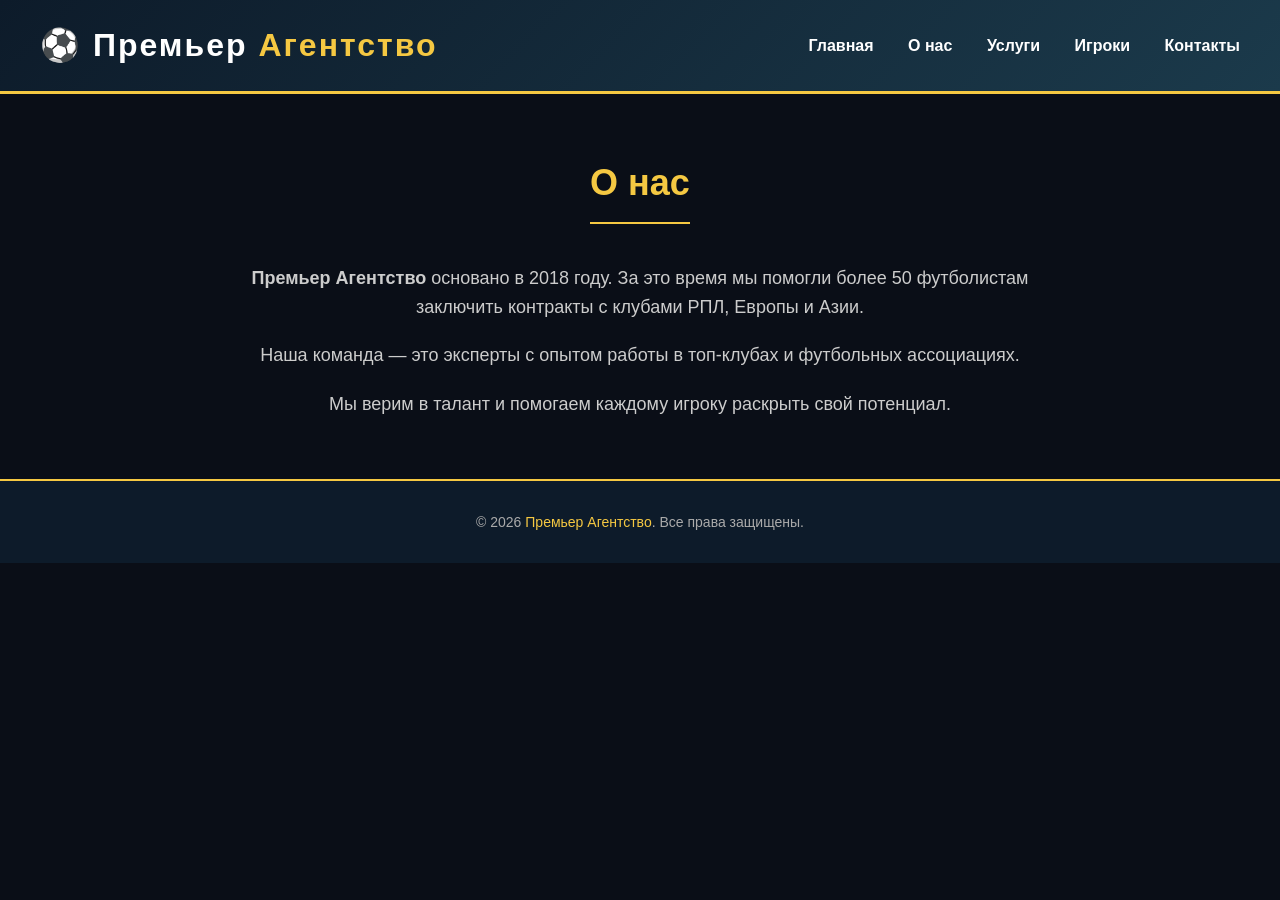
==== commit fd34162b: "Update about.html" ====
--- a/about.html
+++ b/about.html
@@ -8,7 +8,7 @@
 </head>
 <body>
 
-    <!-- ШАПКА (одинаковая на всех страницах) -->
+    <!-- ШАПКА -->
     <header>
         <div class="logo">
             <h1>⚽ <span>Премьер</span> Агентство</h1>
@@ -22,20 +22,23 @@
         </nav>
     </header>
 
-    <!-- УНИКАЛЬНЫЙ КОНТЕНТ СТРАНИЦЫ -->
-    <section style="max-width:1100px; margin:60px auto; padding:0 20px;">
+    <!-- КОНТЕНТ СТРАНИЦЫ "О НАС" -->
+    <section>
         <div class="center">
             <h2 class="section-title">О нас</h2>
         </div>
-        <p style="font-size:18px; color:#ccc; max-width:800px; margin:0 auto;">
+        <p style="font-size:18px; color:#ccc; max-width:800px; margin:0 auto; text-align:center;">
             <strong>Премьер Агентство</strong> основано в 2018 году. За это время мы помогли более 50 футболистам заключить контракты с клубами РПЛ, Европы и Азии.
         </p>
-        <p style="font-size:18px; color:#ccc; max-width:800px; margin:20px auto;">
+        <p style="font-size:18px; color:#ccc; max-width:800px; margin:20px auto; text-align:center;">
             Наша команда — это эксперты с опытом работы в топ-клубах и футбольных ассоциациях.
+        </p>
+        <p style="font-size:18px; color:#ccc; max-width:800px; margin:20px auto; text-align:center;">
+            Мы верим в талант и помогаем каждому игроку раскрыть свой потенциал.
         </p>
     </section>
 
-    <!-- ПОДВАЛ (одинаковый на всех страницах) -->
+    <!-- ПОДВАЛ -->
     <footer>
         <p>© 2026 <span>Премьер Агентство</span>. Все права защищены.</p>
     </footer>
--- a/style.css
+++ b/style.css
@@ -1,146 +1,250 @@
-/* ==========================================================================
-   ОПТИМИЗАЦИЯ UX/UI: КОНТРАСТ, СТРУКТУРА И ЧИТАЕМОСТЬ
-   ========================================================================== */
-
-/* Общие UI элементы */
-.ui-badge {
-    font-size: 0.75rem;
-    font-weight: 700;
-    text-transform: uppercase;
-    letter-spacing: 0.5px;
-    padding: 4px 10px;
-    border-radius: 4px;
-}
-.ui-badge.gold { background: rgba(212, 175, 55, 0.15); color: #fffb00; border: 1px solid var(--accent-gold); }
-.ui-badge.blue { background: rgba(34, 44, 72, 0.6); color: #a4b7f3; border: 1px solid #3b4d7c; }
-.ui-badge.VIP { background: rgba(255, 255, 255, 0.1); color: #fff; border: 1px solid #fff; }
-
-.ui-divider {
-    height: 1px;
-    background: linear-gradient(to right, var(--border-color), transparent);
-    margin: 15px 0;
-}
-
-/* Переработка карточек Услуг */
-.service-panel {
-    display: flex;
-    flex-direction: column; /* Вертикальная иерархия считывается быстрее */
-    background: #11182c;   /* Сделали фон чуть светлее для контраста текста */
-    padding: 30px;
-    border-radius: 12px;
-    border: 1px solid #1f2a47;
-}
-
-.service-ui-header {
+/* style.css — общие стили для всех страниц */
+
+* {
+    margin: 0;
+    padding: 0;
+    box-sizing: border-box;
+}
+
+body {
+    font-family: 'Segoe UI', Arial, sans-serif;
+    background: #0a0e17;
+    color: #fff;
+    line-height: 1.6;
+}
+
+html {
+    scroll-behavior: smooth;
+}
+
+header {
+    background: linear-gradient(135deg, #0d1b2a, #1b3a4b);
+    padding: 20px 40px;
     display: flex;
     justify-content: space-between;
     align-items: center;
-    margin-bottom: 15px;
-}
-
-.service-desc {
-    color: #ffffff; /* Повысили контраст (был muted) */
-    font-size: 1rem;
-    margin-bottom: 15px;
-}
-
-.service-features-list {
+    border-bottom: 3px solid #f5c842;
+    flex-wrap: wrap;
+}
+
+.logo h1 {
+    font-size: 32px;
+    color: #f5c842;
+    letter-spacing: 2px;
+}
+
+.logo span {
+    color: #fff;
+}
+
+nav a {
+    color: #fff;
+    text-decoration: none;
+    margin-left: 30px;
+    font-weight: 600;
+    transition: 0.3s;
+    font-size: 16px;
+}
+
+nav a:hover {
+    color: #f5c842;
+}
+
+.hero {
+    background: linear-gradient(135deg, #0d1b2a, #1b3a4b);
+    text-align: center;
+    padding: 100px 20px 80px;
+}
+
+.hero h2 {
+    font-size: 56px;
+    color: #f5c842;
+    margin-bottom: 10px;
+}
+
+.hero p {
+    font-size: 22px;
+    color: #ccc;
+    max-width: 700px;
+    margin: 0 auto 30px;
+}
+
+.btn {
+    display: inline-block;
+    background: #f5c842;
+    color: #0a0e17;
+    padding: 14px 40px;
+    font-weight: 700;
+    text-decoration: none;
+    border-radius: 50px;
+    font-size: 18px;
+    transition: 0.3s;
+}
+
+.btn:hover {
+    background: #ffd966;
+    transform: scale(1.05);
+}
+
+section {
+    max-width: 1100px;
+    margin: 60px auto;
+    padding: 0 20px;
+}
+
+.section-title {
+    text-align: center;
+    font-size: 36px;
+    color: #f5c842;
+    margin-bottom: 40px;
+    border-bottom: 2px solid #f5c842;
+    display: inline-block;
+    padding-bottom: 10px;
+}
+
+.center {
+    text-align: center;
+}
+
+.services-grid {
+    display: grid;
+    grid-template-columns: repeat(auto-fit, minmax(250px, 1fr));
+    gap: 30px;
+    margin-top: 20px;
+}
+
+.service-card {
+    background: #12202f;
+    padding: 30px 20px;
+    border-radius: 12px;
+    text-align: center;
+    transition: 0.3s;
+    border: 1px solid #1b3a4b;
+}
+
+.service-card:hover {
+    transform: translateY(-10px);
+    border-color: #f5c842;
+    box-shadow: 0 10px 30px rgba(245, 200, 66, 0.1);
+}
+
+.service-card h3 {
+    color: #f5c842;
+    font-size: 24px;
+    margin-bottom: 10px;
+}
+
+.service-card p {
+    color: #bbb;
+    font-size: 16px;
+}
+
+.players-grid {
+    display: grid;
+    grid-template-columns: repeat(auto-fit, minmax(200px, 1fr));
+    gap: 30px;
+    margin-top: 20px;
+}
+
+.player-card {
+    background: #12202f;
+    padding: 25px 15px;
+    border-radius: 12px;
+    text-align: center;
+    border: 1px solid #1b3a4b;
+    transition: 0.3s;
+}
+
+.player-card:hover {
+    border-color: #f5c842;
+    transform: scale(1.03);
+}
+
+.player-card .number {
+    font-size: 48px;
+    font-weight: 700;
+    color: #f5c842;
+    opacity: 0.3;
+    line-height: 1;
+}
+
+.player-card h4 {
+    font-size: 20px;
+    margin: 5px 0;
+    color: #fff;
+}
+
+.player-card p {
+    color: #aaa;
+    font-size: 14px;
+}
+
+.contacts {
+    background: #12202f;
+    padding: 40px 30px;
+    border-radius: 12px;
     display: flex;
-    flex-direction: column;
-    gap: 8px;
-}
-
-.service-features-list li {
-    color: #cbd5e1; /* Светлый читаемый текст */
-    padding-left: 0;
-}
-.service-features-list li span {
-    color: var(--accent-gold);
-    margin-right: 5px;
-}
-
-/* Переработка карточек Вакансий (Двухколоночный UX-layout) */
-.job-card-ui {
-    background: #11182c;
-    border: 1px solid #1f2a47;
-    border-radius: 12px;
-    padding: 30px;
-    display: flex;
-    flex-direction: column;
-    gap: 20px;
-}
-
-.job-ui-top {
-    display: flex;
-    justify-content: space-between;
-    align-items: center;
-    border-bottom: 1px solid #1f2a47;
-    padding-bottom: 15px;
-}
-
-.job-ui-title {
-    font-size: 1.3rem;
-    color: #fff;
-}
-
-.job-tags-group {
-    display: flex;
-    gap: 10px;
-}
-
-.tag-ui {
-    background: #1e2943;
-    color: #94a3b8;
-    font-size: 0.8rem;
-    font-weight: 600;
-    padding: 6px 12px;
-    border-radius: 6px;
-    display: flex;
-    align-items: center;
-    gap: 6px;
-}
-
-.tag-ui.text-gold {
-    color: var(--accent-gold);
-    background: rgba(212, 175, 55, 0.05);
-    border: 1px solid rgba(212, 175, 55, 0.15);
-}
-
-.job-ui-content {
-    display: grid;
-    grid-template-columns: 1fr 1fr; /* Разделение на две понятные колонки */
+    flex-wrap: wrap;
+    justify-content: space-around;
     gap: 30px;
-}
-
-.job-column h5 {
-    color: var(--accent-gold);
-    font-size: 0.85rem;
-    text-transform: uppercase;
-    letter-spacing: 0.5px;
-    margin-bottom: 10px;
-}
-
-.job-column ul {
-    list-style: none;
-    display: flex;
-    flex-direction: column;
-    gap: 6px;
-    color: #cbd5e1;
-    font-size: 0.95rem;
-}
-
-/* Мобильная адаптация для измененного UX */
+    border: 1px solid #1b3a4b;
+}
+
+.contact-item {
+    text-align: center;
+}
+
+.contact-item h4 {
+    color: #f5c842;
+    font-size: 18px;
+}
+
+.contact-item p {
+    color: #ccc;
+    font-size: 16px;
+}
+
+.contact-item a {
+    color: #f5c842;
+    text-decoration: none;
+}
+
+.contact-item a:hover {
+    text-decoration: underline;
+}
+
+footer {
+    background: #0d1b2a;
+    text-align: center;
+    padding: 30px 20px;
+    border-top: 2px solid #f5c842;
+    margin-top: 40px;
+    color: #aaa;
+    font-size: 14px;
+}
+
+footer span {
+    color: #f5c842;
+}
+
 @media (max-width: 768px) {
-    .job-ui-top {
+    header {
         flex-direction: column;
-        align-items: flex-start;
-        gap: 12px;
-    }
-    .job-tags-group {
-        flex-wrap: wrap;
-    }
-    .job-ui-content {
-        grid-template-columns: 1fr; /* На мобилках колонки схлопываются в одну линию */
+        text-align: center;
         gap: 15px;
-    }
-}
+        padding: 20px;
+    }
+    nav a {
+        margin: 0 10px;
+        font-size: 14px;
+    }
+    .hero h2 {
+        font-size: 34px;
+    }
+    .hero p {
+        font-size: 18px;
+    }
+    .section-title {
+        font-size: 28px;
+    }
+}
